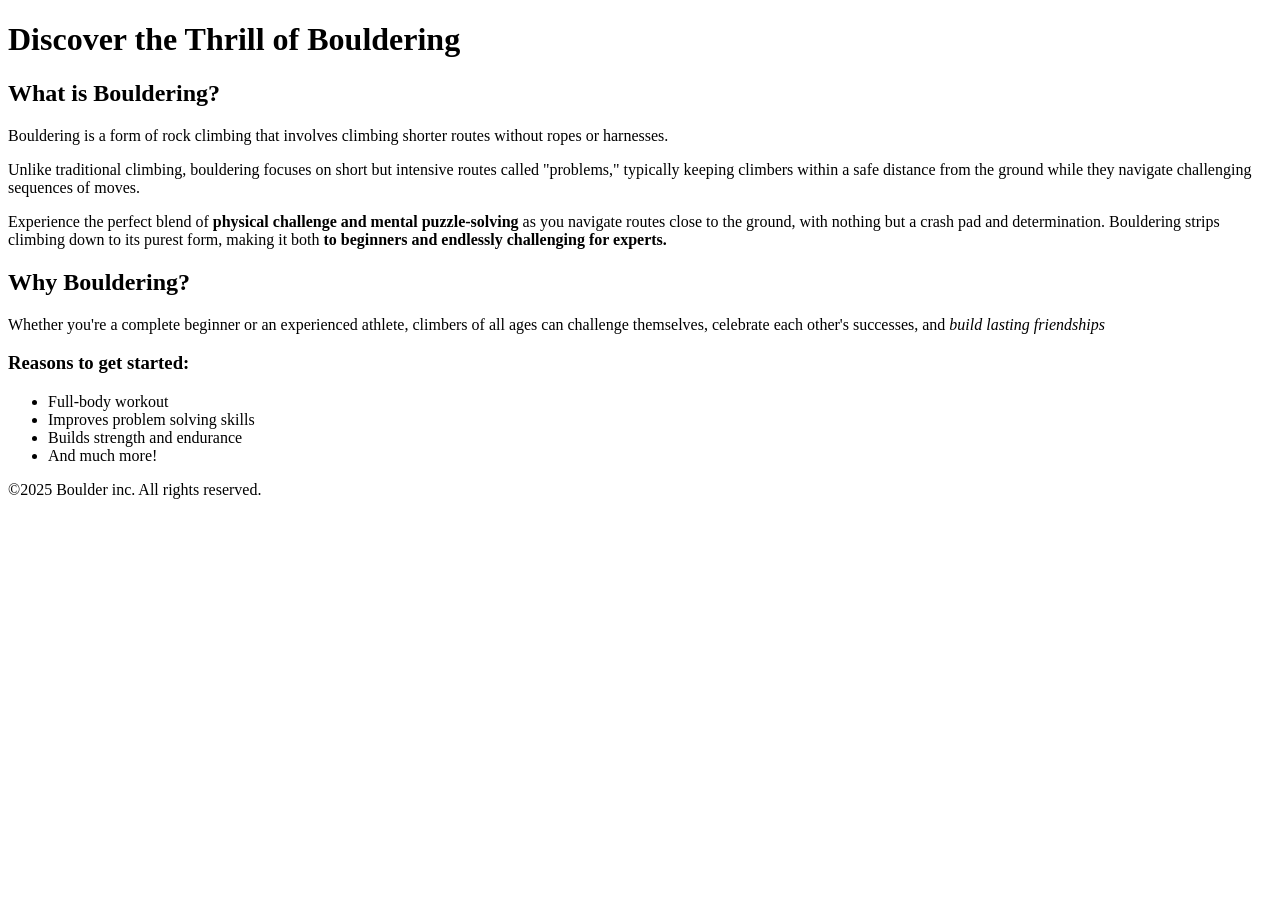
==== index.html @ 8376f587 "added html" ====
<!DOCTYPE html>
<html lang="en">

<head>
    <meta charset="UTF-8">
    <meta name="viewport" content="width=device-width, initial-scale=1.0">
    <title>my first website</title>
</head>

<body>
    <header>

    </header>
    <main>
        <h1>Discover the Thrill of Bouldering</h1>

        <section>
            <h2> What is Bouldering?</h2>
            <p>Bouldering is a form of rock climbing that involves climbing shorter routes without ropes or harnesses.
            </p>
            <p>Unlike traditional climbing, bouldering focuses on short but intensive routes called "problems,"
                typically
                keeping climbers within a safe distance from the ground while they navigate challenging sequences of
                moves.</p>
                <p>Experience the perfect blend of <strong>physical challenge and mental puzzle-solving</strong> as you navigate routes close
                to the
                ground, with nothing but a crash pad and determination. Bouldering strips climbing down to its purest
                form, making it both <strong> to beginners and endlessly challenging for experts.</strong>
            </p>
        </section>
        <section>
            <h2>Why Bouldering?</h2>
            <p>Whether you're a complete beginner or an experienced athlete, climbers of all ages can challenge
                themselves,
                celebrate each other's successes, and <em>build lasting friendships</em></p>
            <h3>Reasons to get started:</h3>
        </section>
        <section>
            <ul>
                <li>Full-body workout</li>
                <li>Improves problem solving skills</li>
                <li>Builds strength and endurance</li>
                <li>And much more!</li>
            </ul>
        </section>
    </main>
    <footer>
        &copy;2025 Boulder inc. All rights reserved.
    </footer>
</body>

</html>
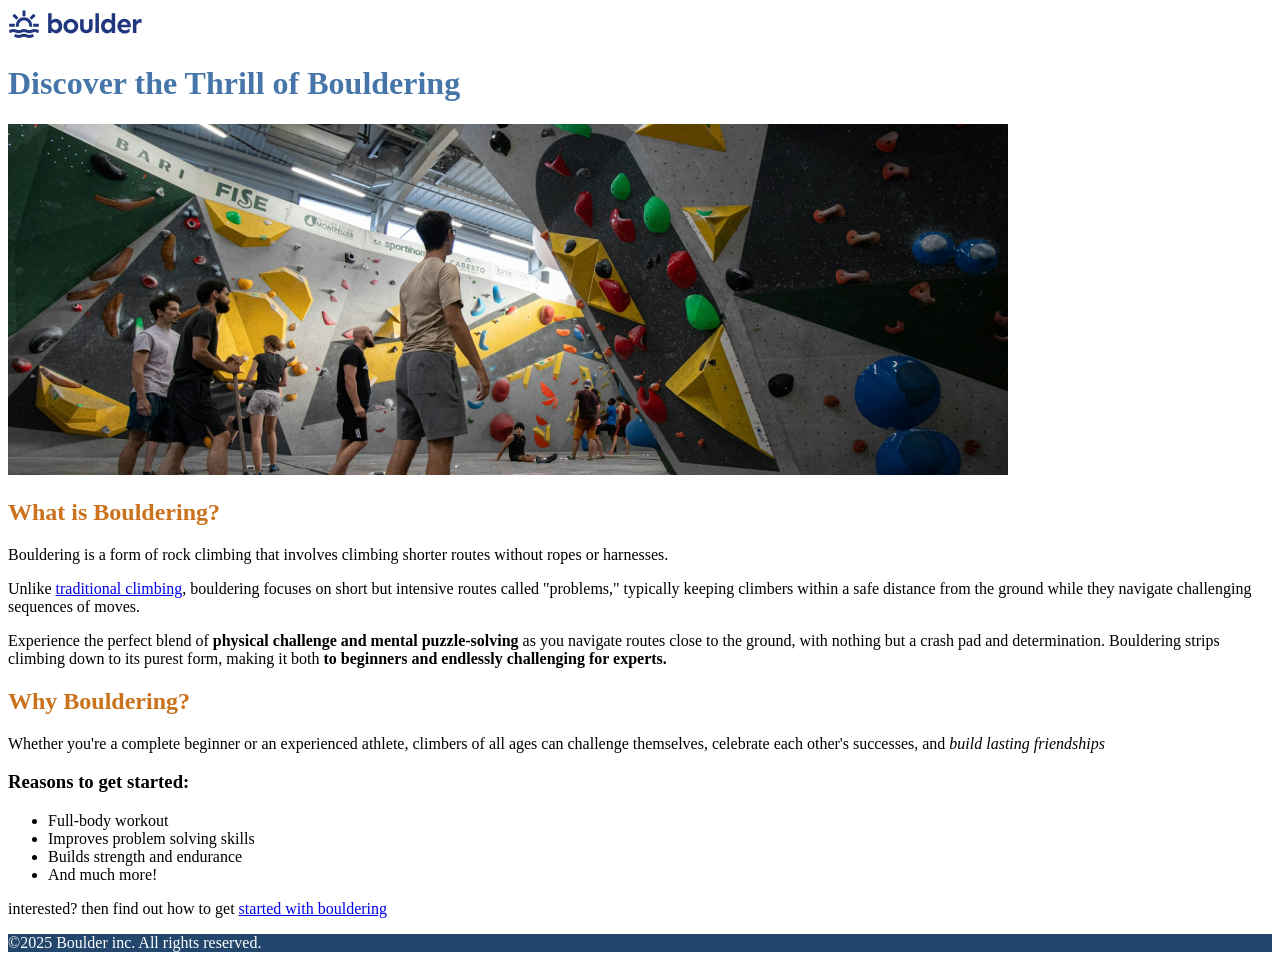
==== commit b79955f1: "adding pages and css files" ====
--- a/index.html
+++ b/index.html
@@ -5,20 +5,21 @@
     <meta charset="UTF-8">
     <meta name="viewport" content="width=device-width, initial-scale=1.0">
     <title>my first website</title>
+    <link  href="style.css" rel="stylesheet">
 </head>
 
 <body>
     <header>
-
+        <img src="images/logo.svg" alt="">
     </header>
     <main>
         <h1>Discover the Thrill of Bouldering</h1>
-
+        <img src="images/bouldering-gym.jpg" alt=" bouldering image">
         <section>
             <h2> What is Bouldering?</h2>
             <p>Bouldering is a form of rock climbing that involves climbing shorter routes without ropes or harnesses.
             </p>
-            <p>Unlike traditional climbing, bouldering focuses on short but intensive routes called "problems,"
+            <p>Unlike <a href="https://en.wikipedia.org/wiki/Traditional_climbing">traditional climbing</a>, bouldering focuses on short but intensive routes called "problems,"
                 typically
                 keeping climbers within a safe distance from the ground while they navigate challenging sequences of
                 moves.</p>
@@ -42,6 +43,7 @@
                 <li>Builds strength and endurance</li>
                 <li>And much more!</li>
             </ul>
+            <p>interested? then find out how to get <a href="index2.html"> started with bouldering</a></p>
         </section>
     </main>
     <footer>
--- a/style.css
+++ b/style.css
@@ -0,0 +1,10 @@
+h1{
+    color:#4676a9;
+}
+h2{
+    color:#cb721c;
+}
+footer{
+    background-color:#22466c;
+    color:#ffffff;
+}
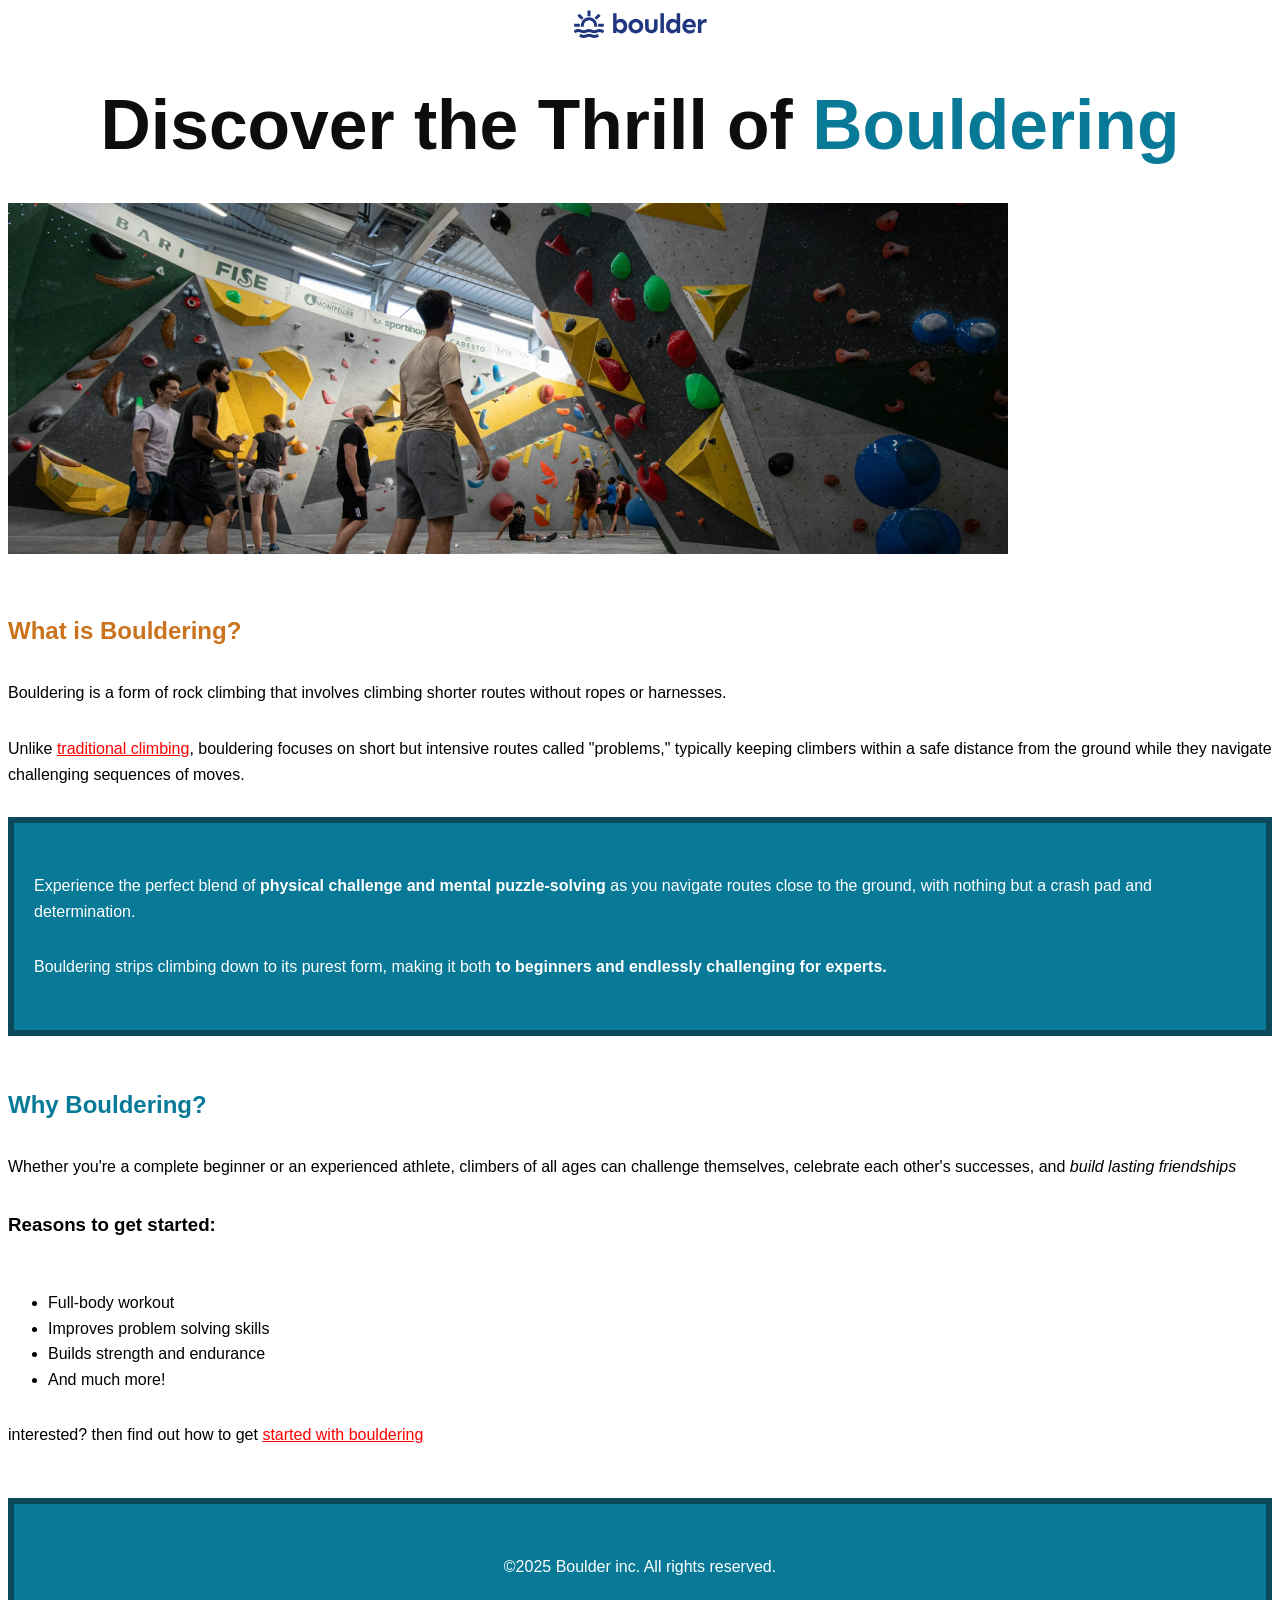
==== commit 7975307e: "adding designs" ====
--- a/index.html
+++ b/index.html
@@ -13,8 +13,8 @@
         <img src="images/logo.svg" alt="">
     </header>
     <main>
-        <h1>Discover the Thrill of Bouldering</h1>
-        <img src="images/bouldering-gym.jpg" alt=" bouldering image">
+        <h1>Discover the Thrill of <span class="teal-text">Bouldering</span></h1>
+        <img src="images/why-bouldering.jpg" alt=" bouldering image">
         <section>
             <h2> What is Bouldering?</h2>
             <p>Bouldering is a form of rock climbing that involves climbing shorter routes without ropes or harnesses.
@@ -23,14 +23,15 @@
                 typically
                 keeping climbers within a safe distance from the ground while they navigate challenging sequences of
                 moves.</p>
-                <p>Experience the perfect blend of <strong>physical challenge and mental puzzle-solving</strong> as you navigate routes close
-                to the
-                ground, with nothing but a crash pad and determination. Bouldering strips climbing down to its purest
-                form, making it both <strong> to beginners and endlessly challenging for experts.</strong>
-            </p>
+                <div class="teal-bg">
+                    <p>Experience the perfect blend of <strong>physical challenge and mental puzzle-solving</strong> as you navigate routes close
+                    to the
+                    ground, with nothing but a crash pad and determination. </p>Bouldering strips climbing down to its purest
+                    form, making it both <strong> to beginners and endlessly challenging for experts.</strong></p>
+                </div>
         </section>
         <section>
-            <h2>Why Bouldering?</h2>
+            <h2 class="teal-text">Why Bouldering?</h2>
             <p>Whether you're a complete beginner or an experienced athlete, climbers of all ages can challenge
                 themselves,
                 celebrate each other's successes, and <em>build lasting friendships</em></p>
@@ -46,8 +47,8 @@
             <p>interested? then find out how to get <a href="index2.html"> started with bouldering</a></p>
         </section>
     </main>
-    <footer>
-        &copy;2025 Boulder inc. All rights reserved.
+    <footer class="teal-bg">
+       <p>&copy;2025 Boulder inc. All rights reserved.</p>
     </footer>
 </body>
 
--- a/style.css
+++ b/style.css
@@ -1,10 +1,62 @@
-h1{
-    color:#4676a9;
+body {
+    font-family: sans-serif;
+    line-height: 1.6;
 }
-h2{
-    color:#cb721c;
+
+header {
+    text-align: center;
 }
-footer{
-    background-color:#22466c;
-    color:#ffffff;
+
+h1 {
+    color: #0c0d0e;
+    text-align: center;
+    font-size: 4.35rem;
+    line-height: 0.9;
+}
+
+h2 {
+    color: #cb721c;
+}
+
+p {
+    margin-block: 30px;
+}
+
+section {
+    margin-block: 50px;
+}
+
+footer {
+    background-color: #22466c;
+    color: #ffffff;
+    text-align: center;
+}
+
+a{
+    color:red;
+}
+
+a:visited {
+    color: rgb(4, 137, 17);
+}
+a:hover  {
+    color: rgb(10, 2, 242);
+}
+
+.teal-bg {
+    background-color: #087a98;
+    color: rgb(255, 255, 255);
+    border:#0b4a5a solid 6px;
+    padding: 20px
+}
+.teal-text{
+    color:#087a98;
+}
+.climber-bg{
+    color: #ffffff;
+    padding: 20px;
+    background-image: url("images/bouldering-gym.jpg");
+    background-size: cover;
+    background-position: center;
+
 }
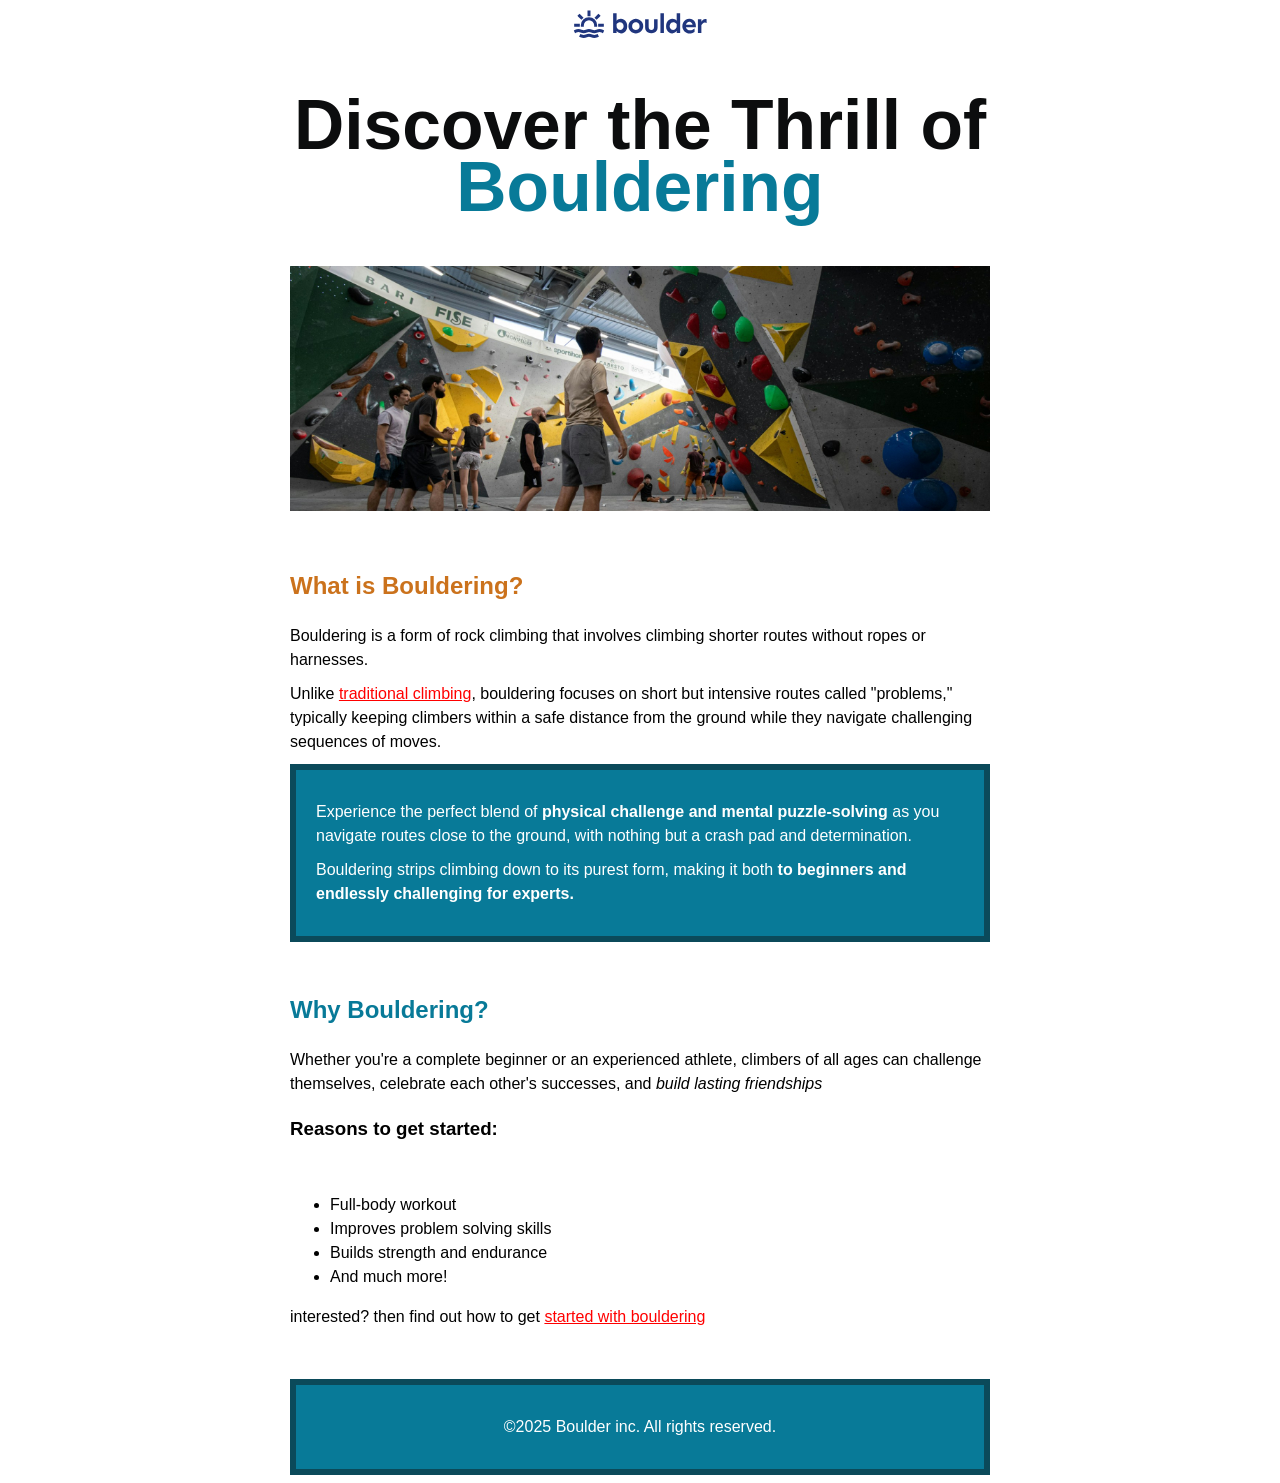
==== commit c4e6d3d1: "added more features" ====
--- a/index.html
+++ b/index.html
@@ -8,7 +8,7 @@
     <link  href="style.css" rel="stylesheet">
 </head>
 
-<body>
+<body><div class="wrapper">
     <header>
         <img src="images/logo.svg" alt="">
     </header>
@@ -50,6 +50,7 @@
     <footer class="teal-bg">
        <p>&copy;2025 Boulder inc. All rights reserved.</p>
     </footer>
+    </div>
 </body>
 
 </html>
--- a/style.css
+++ b/style.css
@@ -1,6 +1,6 @@
 body {
     font-family: sans-serif;
-    line-height: 1.6;
+    line-height: 1.5;
 }
 
 header {
@@ -19,7 +19,7 @@
 }
 
 p {
-    margin-block: 30px;
+    margin-block: 10px;
 }
 
 section {
@@ -30,6 +30,7 @@
     background-color: #22466c;
     color: #ffffff;
     text-align: center;
+    
 }
 
 a{
@@ -58,5 +59,15 @@
     background-image: url("images/bouldering-gym.jpg");
     background-size: cover;
     background-position: center;
-
+}
+.wrapper {
+    width: 80%;
+    max-width: 700px;
+    margin: 0 auto;
+    margin-inline: auto;
+}
+img {
+    max-width: 100%;
+    height: auto;
+    min-height: auto;
 }
